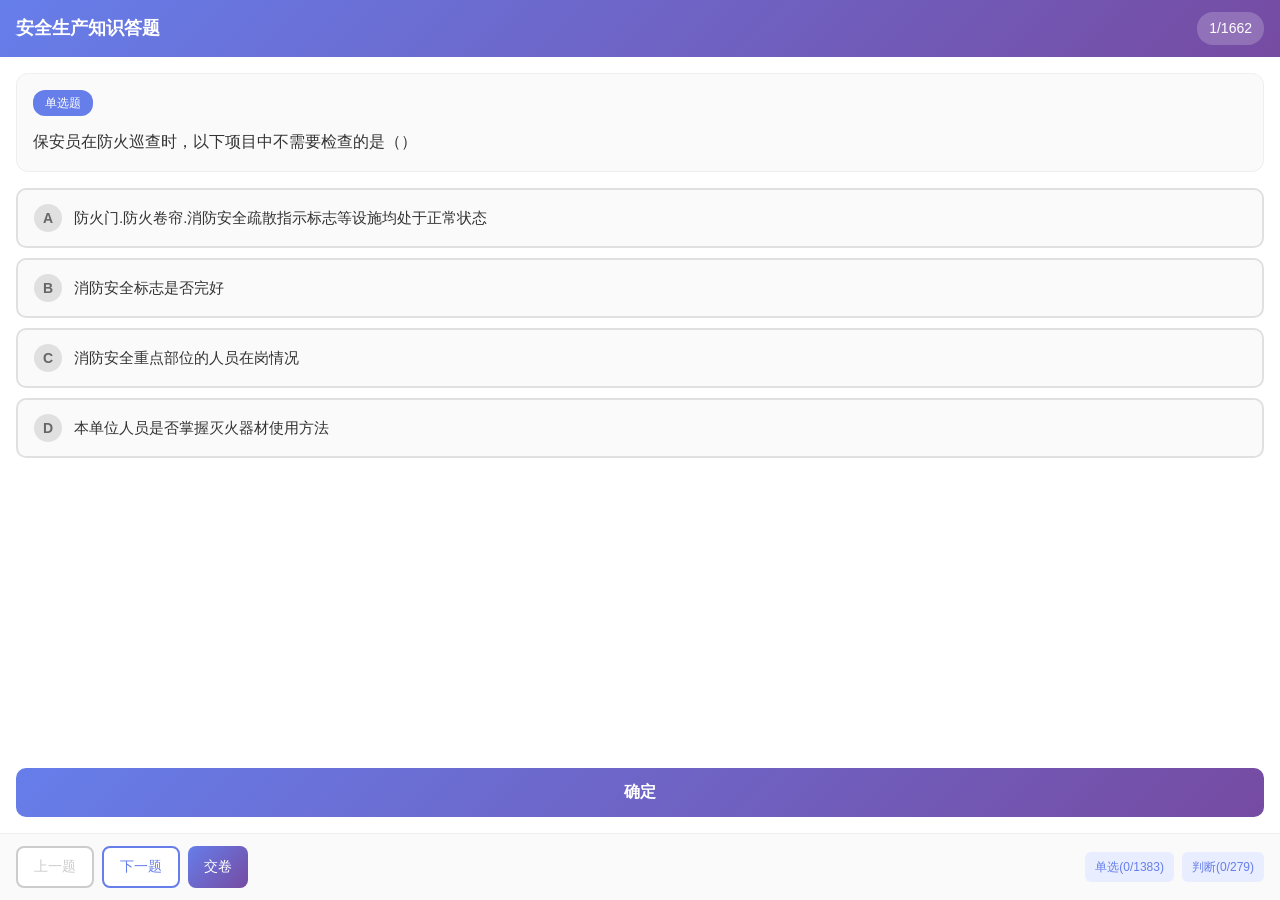
==== index.html @ 418d5a86 "rename: exam.html to index.html for GitHub Pages" ====
<!DOCTYPE html>
<html lang="zh-CN">
<head>
    <meta charset="UTF-8">
    <meta name="viewport" content="width=device-width, initial-scale=1.0, maximum-scale=1.0, user-scalable=no">
    <title>安全生产知识答题</title>
    <link rel="stylesheet" href="css/exam.css">
</head>
<body>
    <div class="container">
        <!-- 顶部标题栏 -->
        <div class="header">
            <h1>安全生产知识答题</h1>
            <div class="question-info">
                <span class="question-number" id="questionNumber">1/1662</span>
            </div>
        </div>

        <!-- 主内容区 -->
        <div class="main-content">
            <!-- 题目面板 -->
            <div class="question-panel">
                <div class="question-type" id="questionType">单选题</div>
                <div class="question-content" id="questionContent">
                    题目内容将显示在这里
                </div>
            </div>

            <!-- 选项面板 -->
            <div class="options-panel">
                <div class="options-container" id="optionsContainer">
                    <!-- 选项将通过JS动态生成 -->
                </div>
                <div class="feedback" id="feedback"></div>
                <button class="btn-confirm" id="btnConfirm">确定</button>
            </div>
        </div>

        <!-- 底部导航 -->
        <div class="footer">
            <div class="footer-left">
                <button class="btn-nav" id="btnPrev">上一题</button>
                <button class="btn-nav" id="btnNext">下一题</button>
                <button class="btn-submit" id="btnSubmit">交卷</button>
            </div>
            <div class="footer-right">
                <span class="stat-item">单选(<span id="statSingle">0/1383</span>)</span>
                <span class="stat-item">判断(<span id="statJudge">0/279</span>)</span>
            </div>
        </div>
    </div>

    <!-- 结果弹窗 -->
    <div class="modal" id="resultModal">
        <div class="modal-content">
            <h2>答题结果</h2>
            <div class="result-stats">
                <p>总分：<span id="resultScore">0</span> / <span id="totalScore">100</span></p>
                <p>正确题数：<span id="resultCorrect">0</span></p>
                <p>正确率：<span id="resultAccuracy">0%</span></p>
                <p>已答：<span id="resultAnswered">0</span> / <span id="totalQuestions">1662</span></p>
            </div>
            <button class="btn-close" id="btnClose">关闭</button>
        </div>
    </div>

    <!-- 加载提示 -->
    <div class="loading" id="loading">
        <div class="loading-text">题库加载中...</div>
    </div>

    <script src="js/exam.js"></script>
</body>
</html>
---- css/exam.css ----
* {
    margin: 0;
    padding: 0;
    box-sizing: border-box;
    -webkit-tap-highlight-color: transparent;
}

html, body {
    height: 100%;
    overflow: hidden;
}

body {
    font-family: -apple-system, BlinkMacSystemFont, "Segoe UI", Roboto, "Helvetica Neue", Arial, sans-serif;
    background-color: #f5f5f5;
    font-size: 16px;
    line-height: 1.5;
    color: #333;
}

.container {
    max-width: 100%;
    height: 100vh;
    height: 100dvh;
    display: flex;
    flex-direction: column;
    background-color: #fff;
    overflow: hidden;
}

/* 顶部标题栏 */
.header {
    display: flex;
    justify-content: space-between;
    align-items: center;
    padding: 12px 16px;
    background: linear-gradient(135deg, #667eea 0%, #764ba2 100%);
    color: white;
    flex-shrink: 0;
}

.header h1 {
    font-size: 18px;
    font-weight: 600;
    white-space: nowrap;
}

.question-info {
    display: flex;
    align-items: center;
}

.question-number {
    background-color: rgba(255, 255, 255, 0.2);
    padding: 6px 12px;
    border-radius: 16px;
    font-size: 14px;
    font-weight: 500;
}

/* 主内容区 */
.main-content {
    flex: 1;
    display: flex;
    flex-direction: column;
    padding: 16px;
    overflow: hidden;
}

/* 题目面板 */
.question-panel {
    flex-shrink: 0;
    padding: 16px;
    background-color: #fafafa;
    border-radius: 12px;
    border: 1px solid #eee;
    margin-bottom: 16px;
}

.question-type {
    display: inline-block;
    padding: 4px 12px;
    background-color: #667eea;
    color: white;
    border-radius: 12px;
    font-size: 12px;
    margin-bottom: 12px;
}

.question-type.multi {
    background-color: #f59e0b;
}

.question-type.judge {
    background-color: #10b981;
}

.question-content {
    font-size: 16px;
    line-height: 1.7;
    color: #333;
    word-break: break-word;
}

/* 选项面板 */
.options-panel {
    flex: 1;
    display: flex;
    flex-direction: column;
    overflow: hidden;
}

.options-container {
    flex: 1;
    display: flex;
    flex-direction: column;
    gap: 10px;
    overflow-y: auto;
    -webkit-overflow-scrolling: touch;
    padding-bottom: 8px;
}

.option-item {
    display: flex;
    align-items: center;
    padding: 14px 16px;
    background-color: #fafafa;
    border: 2px solid #e0e0e0;
    border-radius: 10px;
    cursor: pointer;
    transition: all 0.2s;
    min-height: 48px;
}

.option-item:hover {
    border-color: #667eea;
    background-color: #f0f0ff;
}

.option-item.selected {
    border-color: #667eea;
    background-color: #e8edff;
}

.option-item.correct {
    border-color: #10b981;
    background-color: #d4edda;
}

.option-item.incorrect {
    border-color: #ef4444;
    background-color: #f8d7da;
}

.option-item.disabled {
    pointer-events: none;
    opacity: 0.7;
}

.option-prefix {
    display: flex;
    align-items: center;
    justify-content: center;
    width: 28px;
    height: 28px;
    border-radius: 50%;
    background-color: #e0e0e0;
    color: #666;
    font-size: 14px;
    font-weight: 600;
    margin-right: 12px;
    flex-shrink: 0;
}

.option-item.selected .option-prefix {
    background-color: #667eea;
    color: white;
}

.option-item.correct .option-prefix {
    background-color: #10b981;
    color: white;
}

.option-item.incorrect .option-prefix {
    background-color: #ef4444;
    color: white;
}

.option-text {
    flex: 1;
    font-size: 15px;
    color: #333;
    line-height: 1.5;
}

.option-item.selected .option-text {
    color: #667eea;
    font-weight: 500;
}

/* 判断题选项 */
.option-item.judge-option {
    justify-content: center;
    gap: 20px;
}

.option-item.judge-option .option-text {
    font-size: 18px;
    text-align: center;
}

/* 确定按钮 */
.btn-confirm {
    margin-top: 12px;
    padding: 14px;
    background: linear-gradient(135deg, #667eea 0%, #764ba2 100%);
    color: white;
    border: none;
    border-radius: 10px;
    font-size: 16px;
    font-weight: 600;
    cursor: pointer;
    transition: opacity 0.2s;
    min-height: 48px;
    flex-shrink: 0;
}

.btn-confirm:active {
    opacity: 0.8;
}

.btn-confirm:disabled {
    background: #ccc;
    cursor: not-allowed;
}

/* 答题反馈 */
.feedback {
    margin-top: 10px;
    padding: 10px 16px;
    border-radius: 8px;
    font-size: 14px;
    text-align: center;
    display: none;
}

.feedback.show {
    display: block;
}

.feedback.correct {
    background-color: #d4edda;
    color: #155724;
    border: 1px solid #c3e6cb;
}

.feedback.incorrect {
    background-color: #f8d7da;
    color: #721c24;
    border: 1px solid #f5c6cb;
}

/* 底部导航 */
.footer {
    display: flex;
    justify-content: space-between;
    align-items: center;
    padding: 12px 16px;
    background-color: #fafafa;
    border-top: 1px solid #eee;
    flex-shrink: 0;
}

.footer-left {
    display: flex;
    gap: 8px;
}

.btn-nav {
    padding: 10px 16px;
    background-color: #fff;
    border: 2px solid #667eea;
    color: #667eea;
    border-radius: 8px;
    font-size: 14px;
    font-weight: 500;
    cursor: pointer;
    transition: all 0.2s;
    min-height: 40px;
}

.btn-nav:active {
    background-color: #667eea;
    color: white;
}

.btn-nav:disabled {
    border-color: #ccc;
    color: #ccc;
    cursor: not-allowed;
}

.btn-submit {
    padding: 10px 16px;
    background: linear-gradient(135deg, #667eea 0%, #764ba2 100%);
    border: none;
    color: white;
    border-radius: 8px;
    font-size: 14px;
    font-weight: 500;
    cursor: pointer;
    transition: opacity 0.2s;
    min-height: 40px;
}

.btn-submit:active {
    opacity: 0.8;
}

.footer-right {
    display: flex;
    gap: 8px;
}

.stat-item {
    padding: 6px 10px;
    background-color: #e8edff;
    color: #667eea;
    border-radius: 6px;
    font-size: 12px;
    font-weight: 500;
}

/* 弹窗 */
.modal {
    display: none;
    position: fixed;
    top: 0;
    left: 0;
    width: 100%;
    height: 100%;
    background-color: rgba(0, 0, 0, 0.5);
    justify-content: center;
    align-items: center;
    z-index: 1000;
    padding: 20px;
}

.modal.show {
    display: flex;
}

.modal-content {
    background-color: white;
    padding: 24px;
    border-radius: 16px;
    text-align: center;
    width: 100%;
    max-width: 320px;
}

.modal-content h2 {
    margin-bottom: 20px;
    color: #333;
    font-size: 20px;
}

.result-stats {
    margin-bottom: 24px;
}

.result-stats p {
    font-size: 16px;
    margin: 12px 0;
    color: #666;
}

.result-stats span {
    color: #667eea;
    font-weight: bold;
}

.result-stats .big-num {
    font-size: 24px;
}

.btn-close {
    padding: 12px 40px;
    background: linear-gradient(135deg, #667eea 0%, #764ba2 100%);
    border: none;
    color: white;
    border-radius: 8px;
    font-size: 16px;
    cursor: pointer;
    min-width: 120px;
}

/* 加载提示 */
.loading {
    position: fixed;
    top: 0;
    left: 0;
    width: 100%;
    height: 100%;
    background-color: rgba(255, 255, 255, 0.95);
    display: flex;
    justify-content: center;
    align-items: center;
    z-index: 2000;
}

.loading.hidden {
    display: none;
}

.loading-text {
    font-size: 18px;
    color: #667eea;
    animation: pulse 1.5s ease-in-out infinite;
}

@keyframes pulse {
    0%, 100% { opacity: 1; }
    50% { opacity: 0.5; }
}

/* 移动端适配 */
@media (max-width: 480px) {
    .header h1 {
        font-size: 16px;
    }

    .question-number {
        font-size: 13px;
        padding: 5px 10px;
    }

    .main-content {
        padding: 12px;
    }

    .question-panel {
        padding: 14px;
    }

    .question-content {
        font-size: 15px;
    }

    .option-item {
        padding: 12px 14px;
    }

    .option-text {
        font-size: 14px;
    }

    .footer-left {
        gap: 6px;
    }

    .btn-nav, .btn-submit {
        padding: 8px 12px;
        font-size: 13px;
    }

    .stat-item {
        font-size: 11px;
        padding: 5px 8px;
    }
}

/* 横屏适配 */
@media (max-height: 500px) and (orientation: landscape) {
    .header {
        padding: 8px 16px;
    }

    .header h1 {
        font-size: 16px;
    }

    .main-content {
        flex-direction: row;
        gap: 12px;
    }

    .question-panel {
        flex: 1;
        margin-bottom: 0;
    }

    .options-panel {
        flex: 1;
    }

    .footer {
        padding: 8px 16px;
    }
}
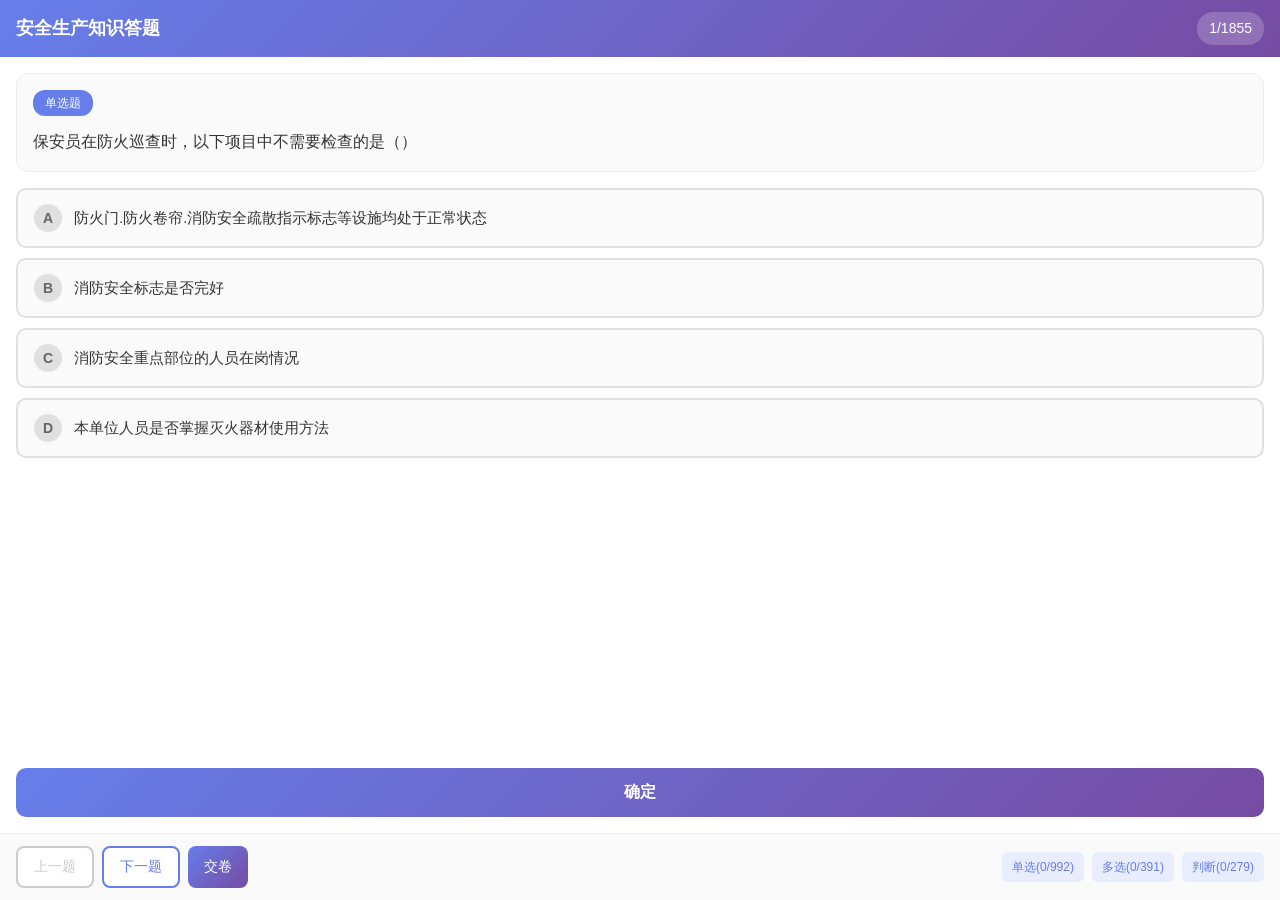
==== commit c88118a5: "feat: 添加多选题统计显示 - 在页面右下角添加多选题统计项 - 在 elements 对象中添加 statMulti - 在加载题库时初始化 statMulti - 在 updateStats " ====
--- a/index.html
+++ b/index.html
@@ -44,7 +44,8 @@
                 <button class="btn-submit" id="btnSubmit">交卷</button>
             </div>
             <div class="footer-right">
-                <span class="stat-item">单选(<span id="statSingle">0/1383</span>)</span>
+                <span class="stat-item">单选(<span id="statSingle">0/992</span>)</span>
+                <span class="stat-item">多选(<span id="statMulti">0/391</span>)</span>
                 <span class="stat-item">判断(<span id="statJudge">0/279</span>)</span>
             </div>
         </div>
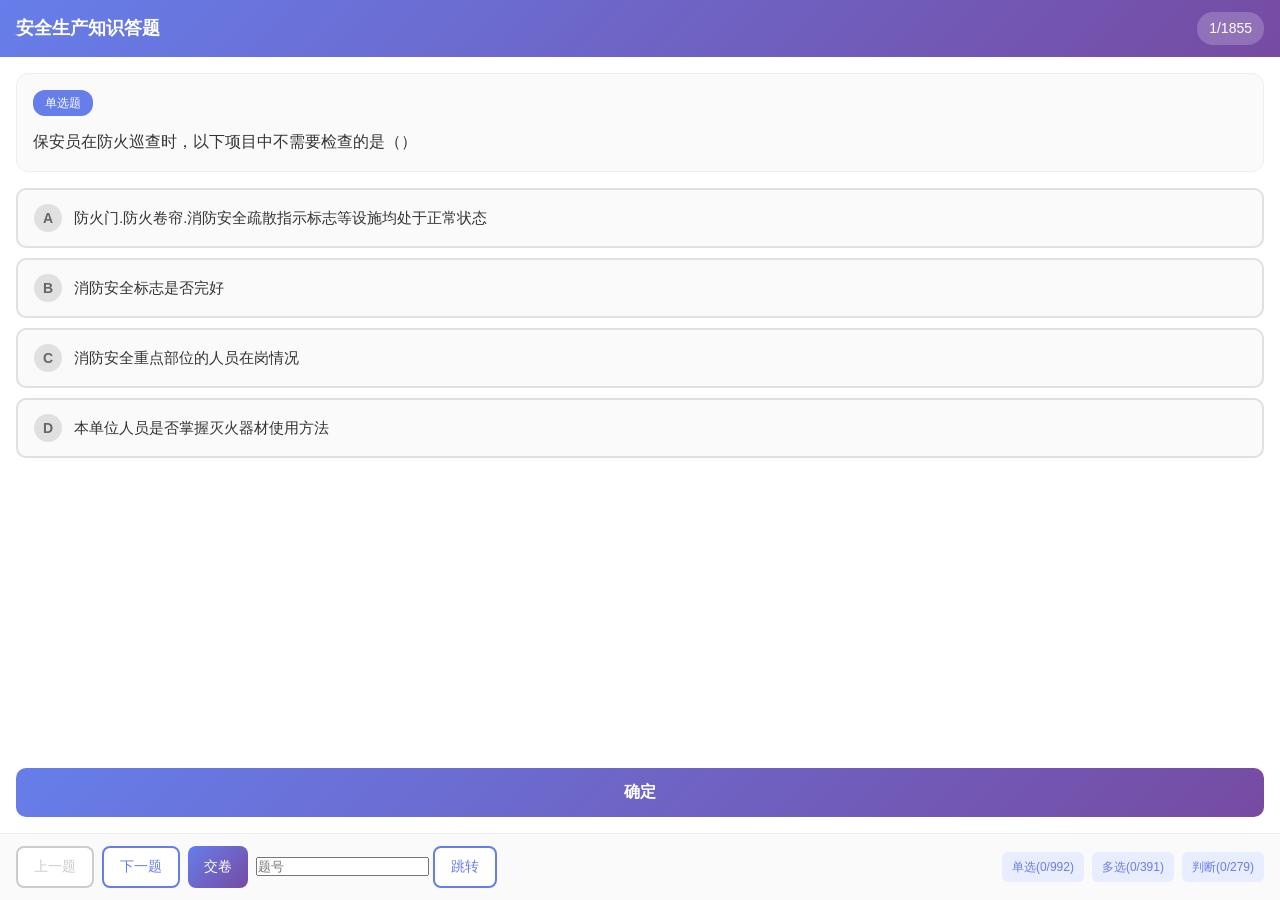
==== commit 865672c6: "feat: 添加题目编号跳转功能 - 添加题号输入框和跳转按钮 - 支持点击跳转和回车跳转 - 输入无效题号时显示错误提示  Co-Authored-By: Claude Opus 4.6 <nore" ====
--- a/index.html
+++ b/index.html
@@ -42,6 +42,10 @@
                 <button class="btn-nav" id="btnPrev">上一题</button>
                 <button class="btn-nav" id="btnNext">下一题</button>
                 <button class="btn-submit" id="btnSubmit">交卷</button>
+                <span class="jump-box">
+                    <input type="number" id="jumpInput" min="1" placeholder="题号">
+                    <button class="btn-nav" id="btnJump">跳转</button>
+                </span>
             </div>
             <div class="footer-right">
                 <span class="stat-item">单选(<span id="statSingle">0/992</span>)</span>
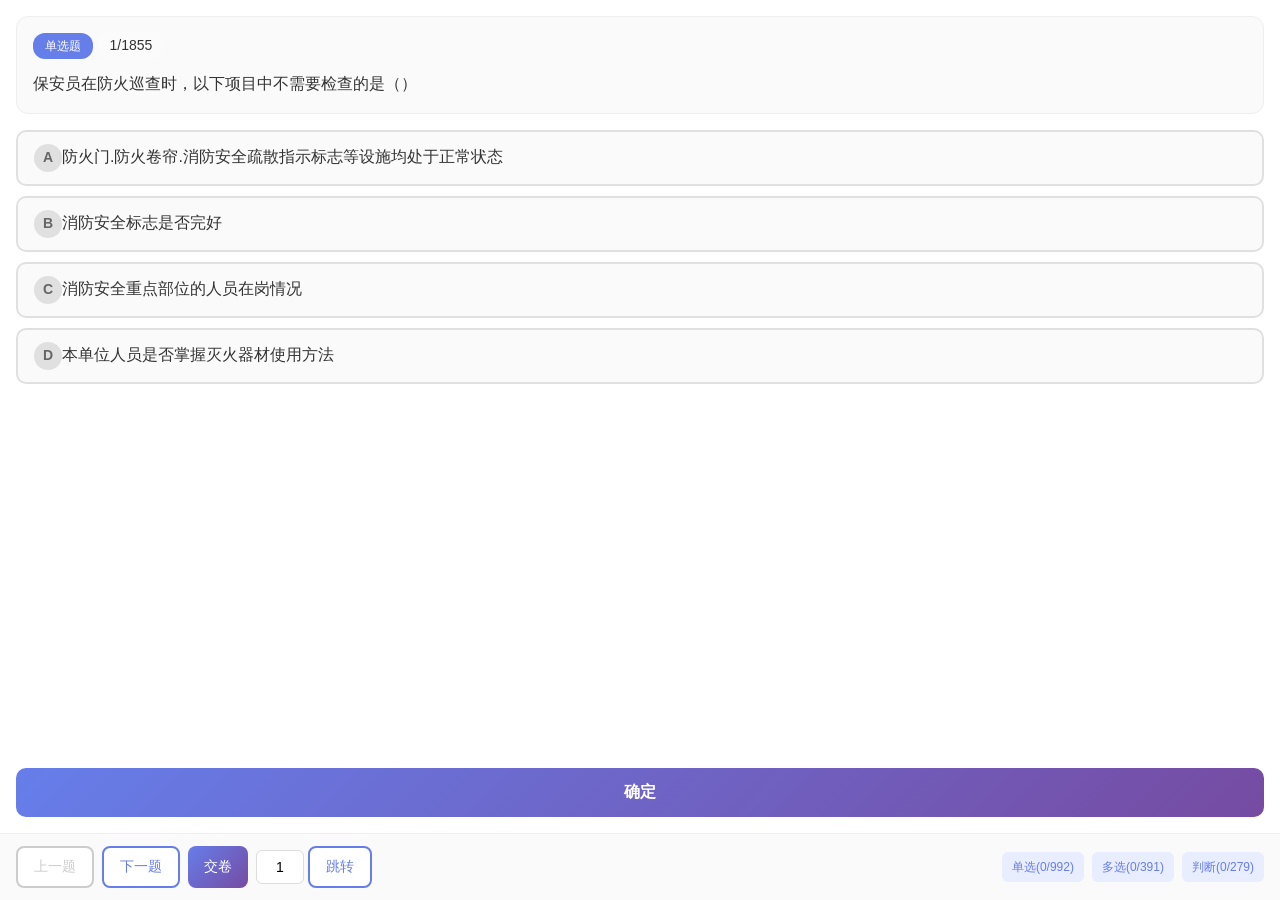
==== commit ee4b5c3a: "fix: 交换题目类型和题号位置 - 题目类型在左，题号在右  Co-Authored-By: Claude Opus 4.6 <noreply@anthropic.com>" ====
--- a/index.html
+++ b/index.html
@@ -8,19 +8,14 @@
 </head>
 <body>
     <div class="container">
-        <!-- 顶部标题栏 -->
-        <div class="header">
-            <h1>安全生产知识答题</h1>
-            <div class="question-info">
-                <span class="question-number" id="questionNumber">1/1662</span>
-            </div>
-        </div>
-
         <!-- 主内容区 -->
         <div class="main-content">
             <!-- 题目面板 -->
             <div class="question-panel">
-                <div class="question-type" id="questionType">单选题</div>
+                <div class="question-header">
+                    <div class="question-type" id="questionType">单选题</div>
+                    <span class="question-number" id="questionNumber">1/1662</span>
+                </div>
                 <div class="question-content" id="questionContent">
                     题目内容将显示在这里
                 </div>
--- a/css/exam.css
+++ b/css/exam.css
@@ -96,8 +96,8 @@
 }
 
 .question-content {
-    font-size: 16px;
-    line-height: 1.7;
+    font-size: 1rem;
+    line-height: 1.6;
     color: #333;
     word-break: break-word;
 }
@@ -123,13 +123,13 @@
 .option-item {
     display: flex;
     align-items: center;
-    padding: 14px 16px;
+    padding: 0.75rem 1rem;
     background-color: #fafafa;
     border: 2px solid #e0e0e0;
     border-radius: 10px;
     cursor: pointer;
     transition: all 0.2s;
-    min-height: 48px;
+    min-height: 3rem;
 }
 
 .option-item:hover {
@@ -161,13 +161,15 @@
     display: flex;
     align-items: center;
     justify-content: center;
-    width: 28px;
-    height: 28px;
+    width: 1.75rem;
+    height: 1.75rem;
     border-radius: 50%;
     background-color: #e0e0e0;
     color: #666;
-    font-size: 14px;
+    font-size: 0.875rem;
     font-weight: 600;
+    flex-shrink: 0;
+}
     margin-right: 12px;
     flex-shrink: 0;
 }
@@ -189,9 +191,10 @@
 
 .option-text {
     flex: 1;
-    font-size: 15px;
+    font-size: 1rem;
     color: #333;
-    line-height: 1.5;
+    line-height: 1.4;
+    word-break: break-word;
 }
 
 .option-item.selected .option-text {
@@ -206,7 +209,7 @@
 }
 
 .option-item.judge-option .option-text {
-    font-size: 18px;
+    font-size: 1.125rem;
     text-align: center;
 }
 
@@ -270,11 +273,45 @@
     background-color: #fafafa;
     border-top: 1px solid #eee;
     flex-shrink: 0;
+    flex-wrap: wrap;
+    gap: 10px;
 }
 
 .footer-left {
     display: flex;
     gap: 8px;
+    flex-wrap: wrap;
+}
+
+.footer-right {
+    display: flex;
+    gap: 8px;
+    flex-wrap: wrap;
+}
+
+.jump-box {
+    display: flex;
+    gap: 4px;
+    align-items: center;
+}
+
+.jump-box input {
+    width: 48px;
+    padding: 8px 4px;
+    border: 1px solid #ddd;
+    border-radius: 6px;
+    font-size: 14px;
+    text-align: center;
+}
+
+.jump-box input::-webkit-outer-spin-button,
+.jump-box input::-webkit-inner-spin-button {
+    -webkit-appearance: none;
+    margin: 0;
+}
+
+.jump-box input[type=number] {
+    -moz-appearance: textfield;
 }
 
 .btn-nav {
@@ -441,33 +478,63 @@
     }
 
     .question-panel {
-        padding: 14px;
-    }
-
-    .question-content {
-        font-size: 15px;
+        padding: 0.875rem;
     }
 
     .option-item {
-        padding: 12px 14px;
-    }
-
-    .option-text {
-        font-size: 14px;
+        padding: 0.625rem 0.875rem;
     }
 
     .footer-left {
-        gap: 6px;
+        gap: 0.375rem;
+    }
+
+    .footer-right {
+        gap: 0.375rem;
     }
 
     .btn-nav, .btn-submit {
-        padding: 8px 12px;
-        font-size: 13px;
+        padding: 0.5rem 0.75rem;
+        min-height: 2.25rem;
+    }
+
+    .jump-box input {
+        width: 3rem;
+        padding: 0.375rem;
+    }
+
+    .jump-box .btn-nav {
+        padding: 0.375rem 0.625rem;
     }
 
     .stat-item {
-        font-size: 11px;
-        padding: 5px 8px;
+        padding: 0.3125rem 0.5rem;
+    }
+}
+
+/* 更小屏幕适配 */
+@media (max-width: 400px) {
+    .footer {
+        justify-content: center;
+    }
+
+    .footer-left, .footer-right {
+        justify-content: center;
+        width: 100%;
+    }
+
+    .btn-nav, .btn-submit {
+        padding: 0.5rem 0.625rem;
+        min-height: 2.125rem;
+    }
+
+    .jump-box input {
+        width: 2.75rem;
+        padding: 0.3125rem;
+    }
+
+    .stat-item {
+        padding: 0.25rem 0.375rem;
     }
 }
 
